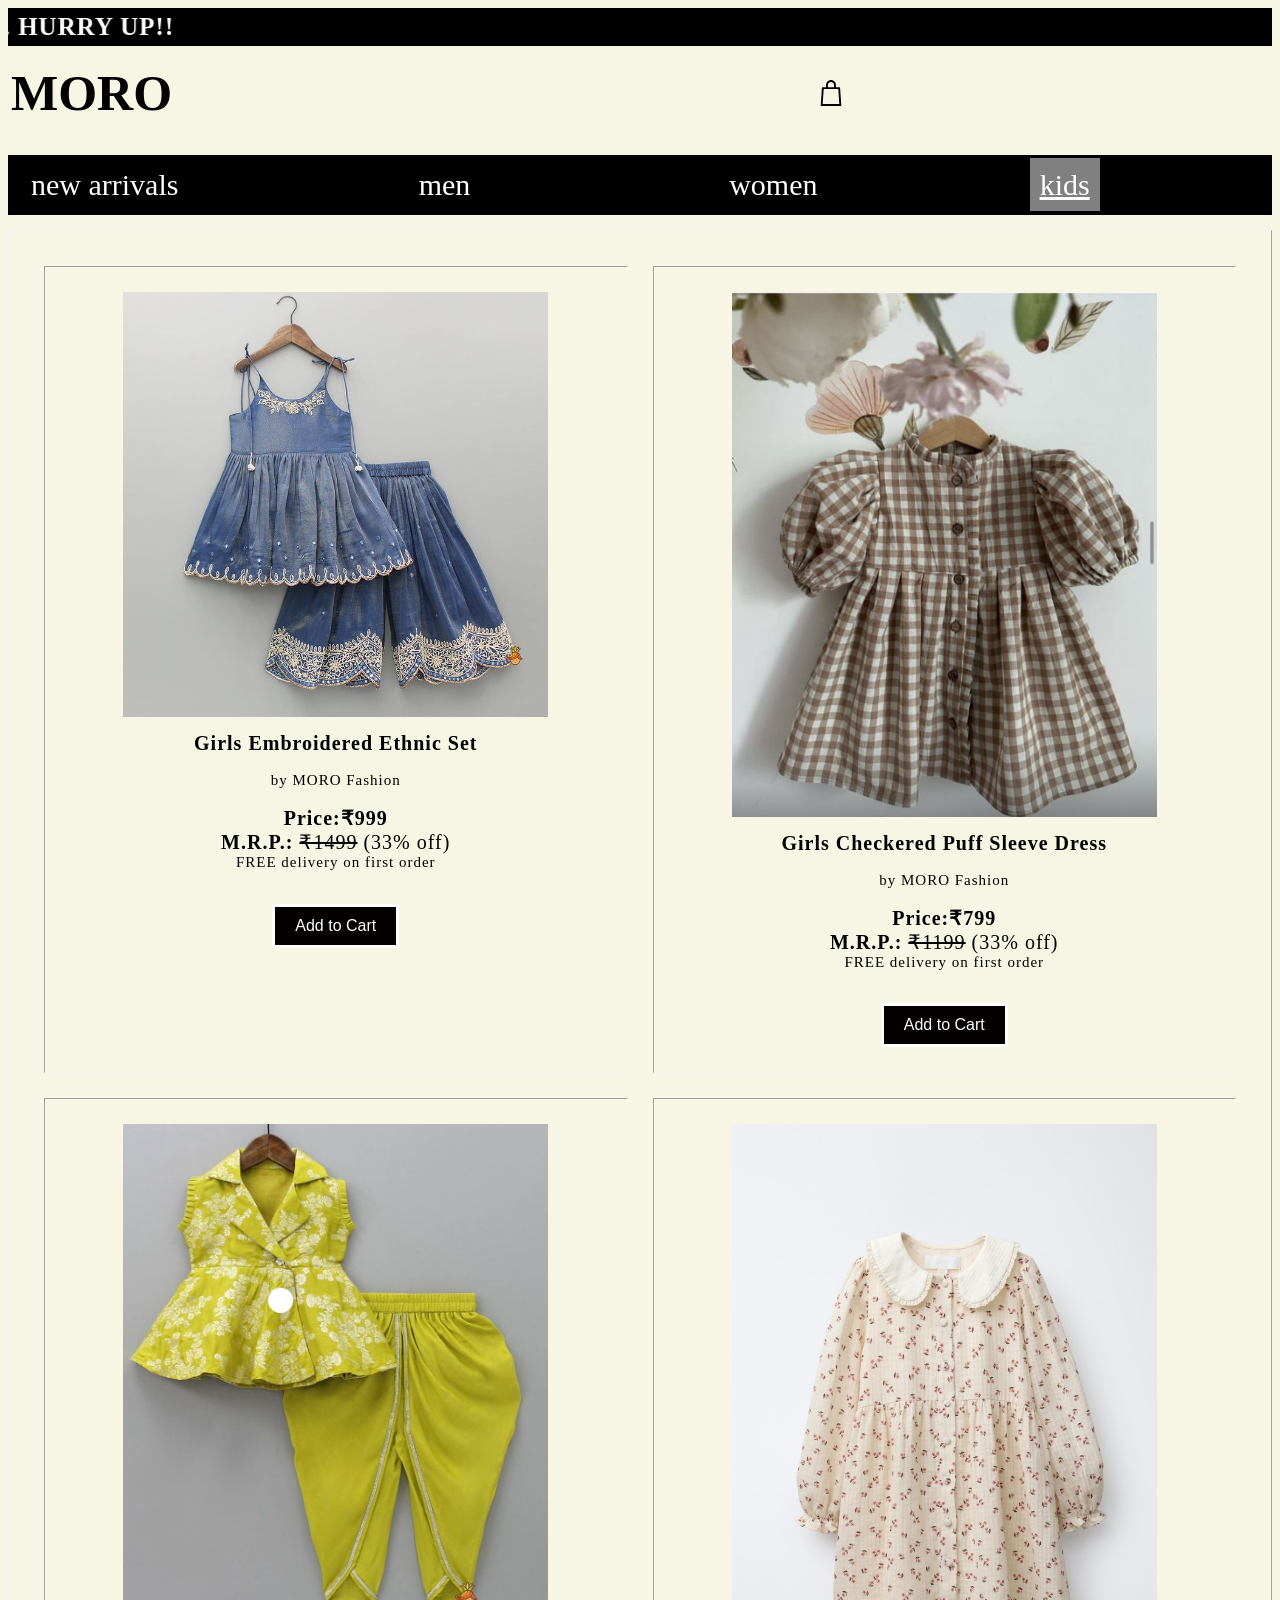
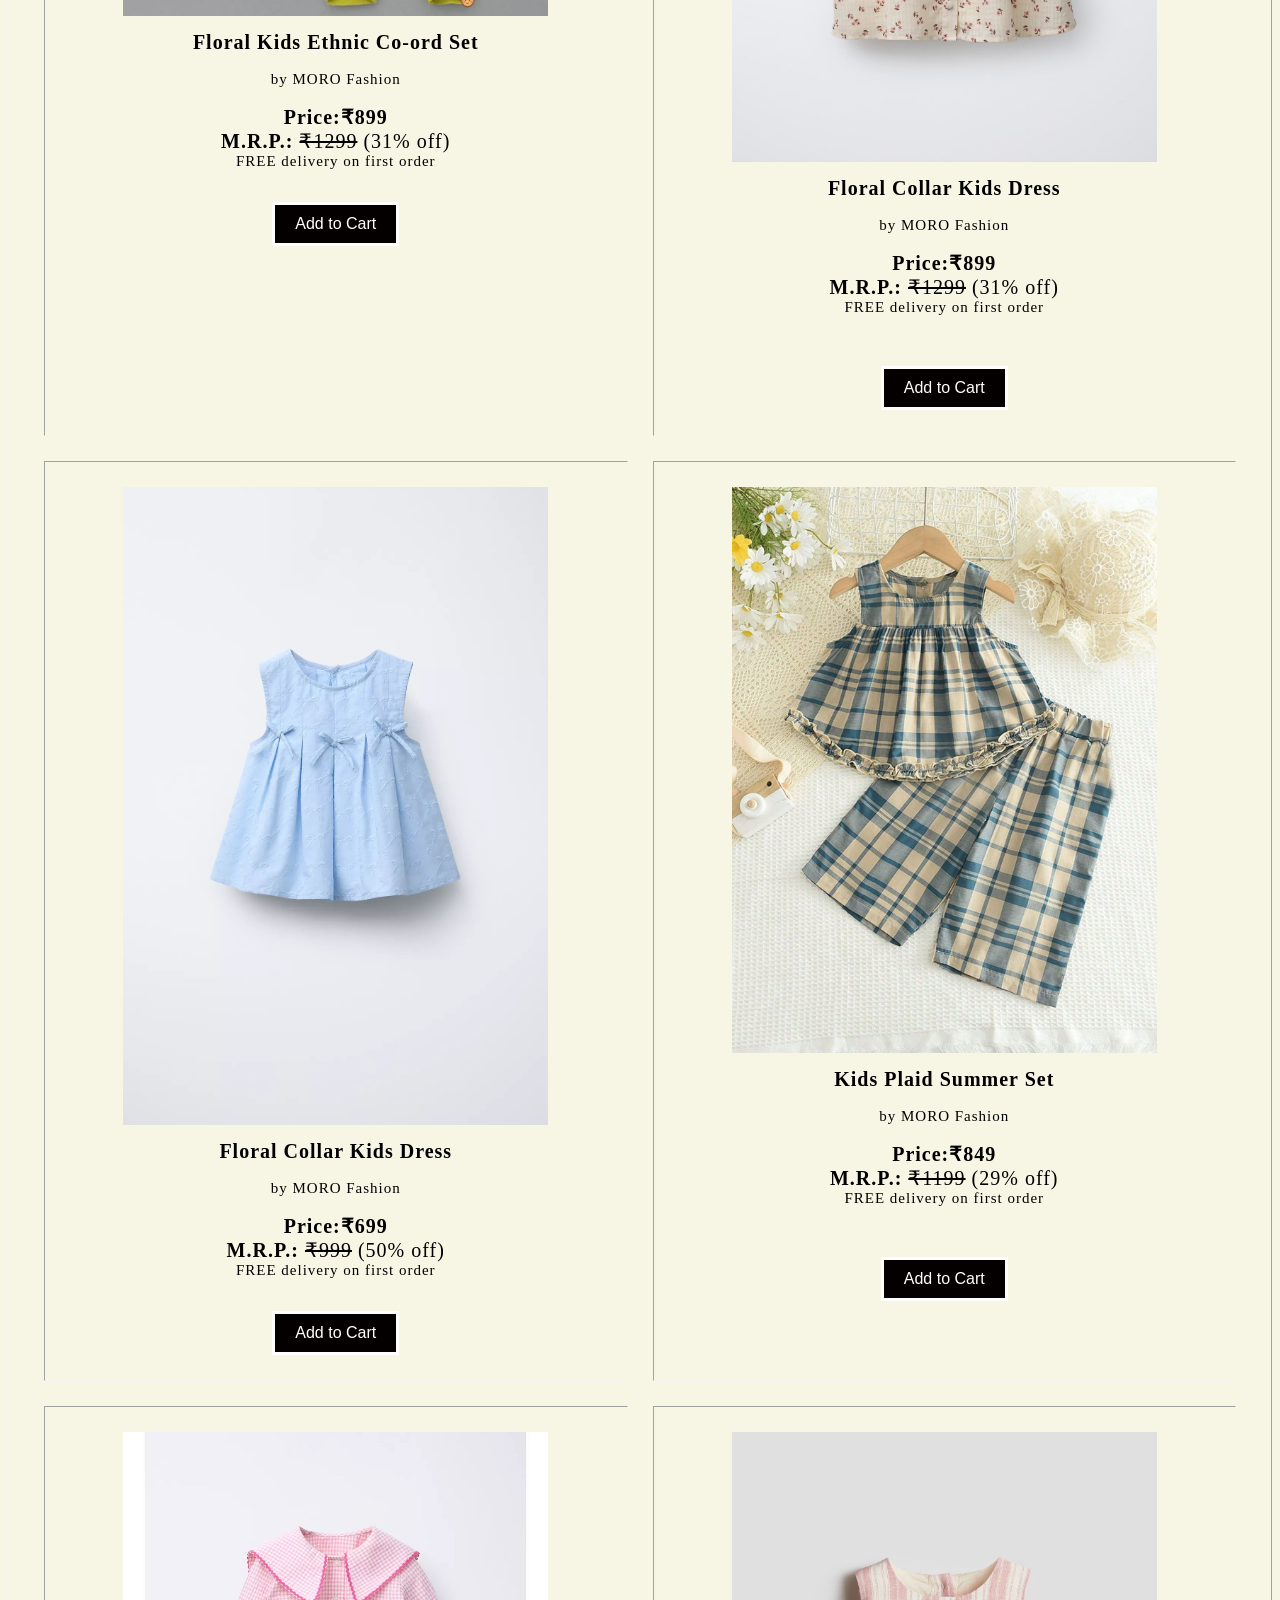
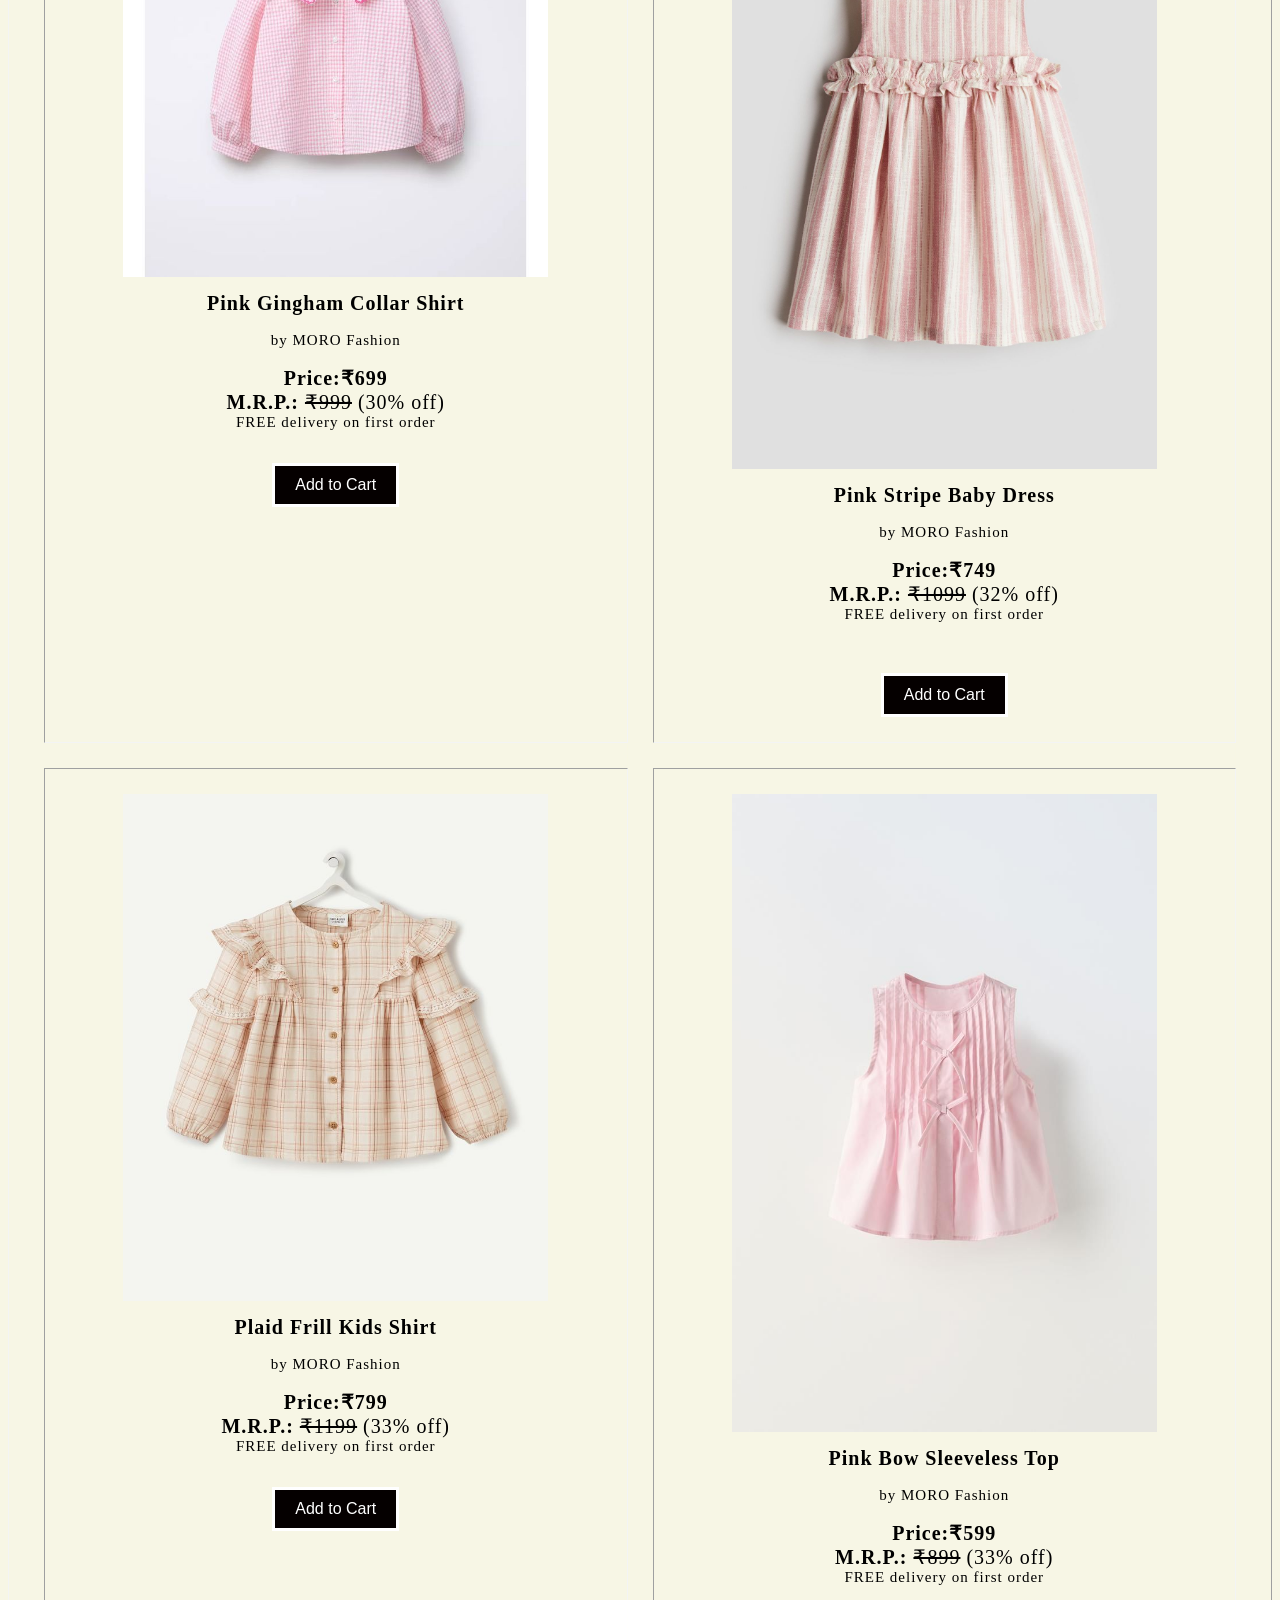
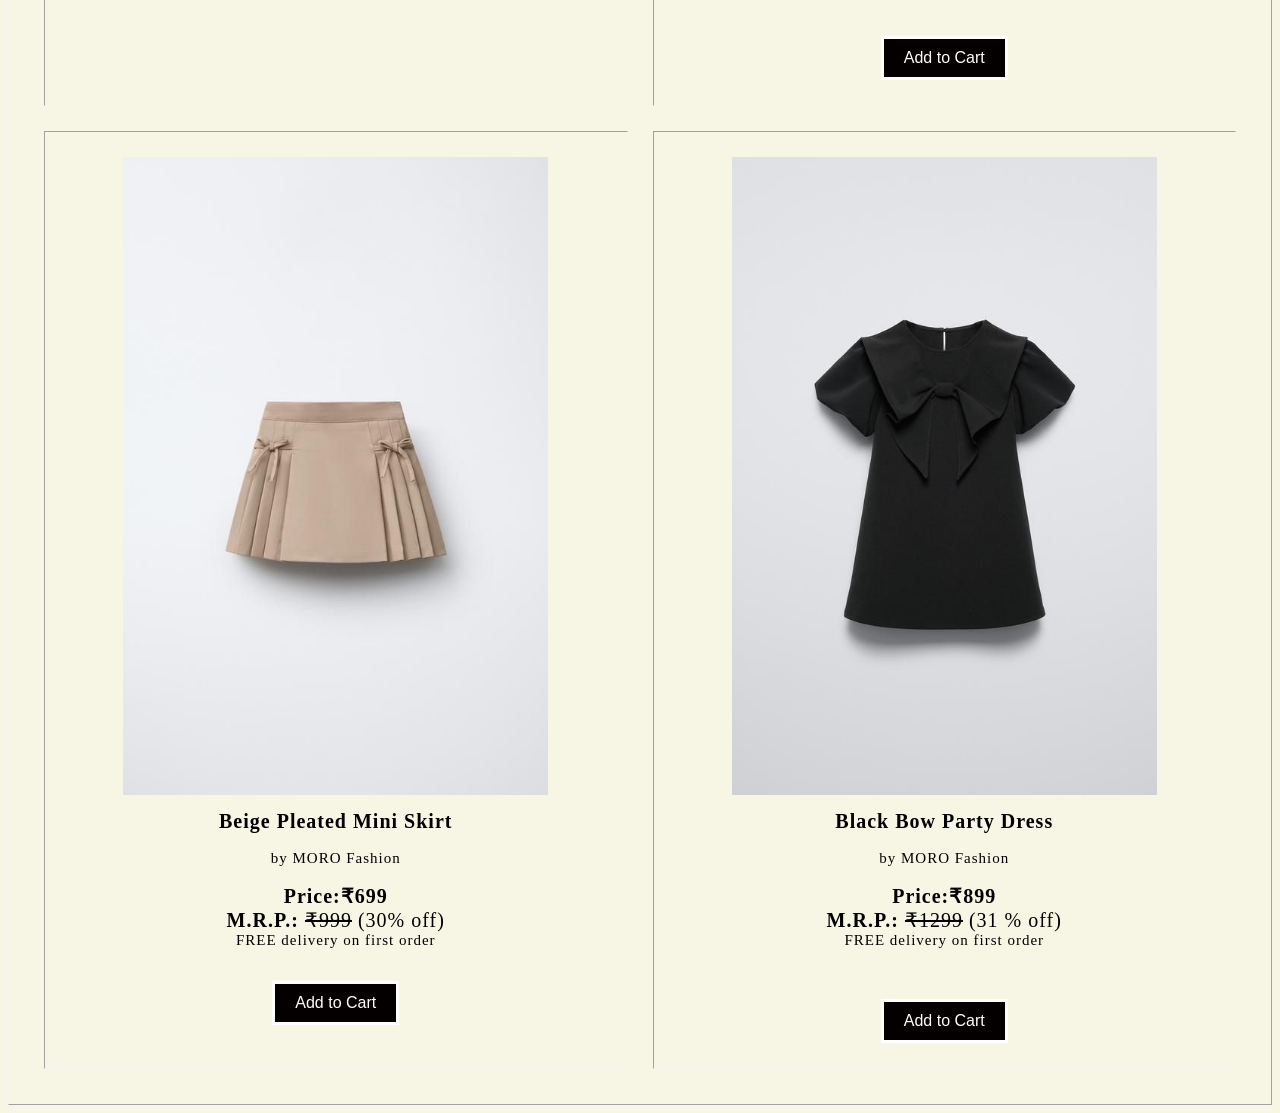
==== kid.html @ 02858bce "moro website" ====
<html>
<head>
<title>moro</title>
<link rel="stylesheet" href="style.css">
</head>
<body bgcolor="#F7F6E5">
<marquee class="marq" direction="right" scrollamount="6">
Buy 1 Get 1 free sale is live. HURRY UP!!
</marquee>
<table class="titlebox">

<tr>
<td width=95% class="title"><a href="homepage.html">MORO</a></td>
<td width="5%">
<a href="carttable.html">
<img src="cart.svg" width="40px" style="cursor:pointer;">
</a>
</td>
</tr>

</table>
<table class="categories">

<tr>
<td width="25%" class="category-name"><a href="newarrivals.html" >new arrivals</a></td>
<td width="20%" class="category-name"><a href="men.html" >men</a></td>
<td width="20%" class="category-name"><a href="women.html">women</a></td>
<td width="15%" class="category-name"><a href="kid.html" style="background-color:grey;"><u>kids</u></a></td>

</tr>
</table>


<table class="boxes" width="100%" cellspacing="25" cellpadding="25" border="1" style="border-color:F3F4F4;">

<tr>
<td width="33%" style="text-align:center; vertical-align:top;">
<img src="kid/1.jpg" width="80%">
<p class="description">
<text style="font-size:20px;"><b>Girls Embroidered Ethnic Set</b></text><br><br>
<text style="font-size: 15px;">by MORO Fashion</text><br><br>
<text style="font-size:20px;"><b>Price:₹999</b> <br>
<b>M.R.P.:</b> <strike>₹1499</strike> (33% off)<br></text>
FREE delivery on first order<br>
</p><br>
<button class="cartbutton"
onclick="addToCart('Girls Embroidered Ethnic Set',999)">
Add to Cart
</button>
</td>


<td width="33%" style="text-align:center; vertical-align:top;">
<img src="kid/2.jpg" width="80%">
<p class="description">
<text style="font-size:20px;"><b>Girls Checkered Puff Sleeve Dress</b></text><br><br>
<text style="font-size: 15px;">by MORO Fashion</text><br><br>
<text style="font-size:20px;"><b>Price:₹799</b> <br>
<b>M.R.P.:</b> <strike>₹1199</strike> (33% off)<br></text>
FREE delivery on first order<br><br>
</p>
<button class="cartbutton"
onclick="addToCart('Girls Checkered Puff Sleeve Dress',799)">
Add to Cart
</button>
</td>


<tr>
<td width="33%" style="text-align:center; vertical-align:top;">
<img src="kid/3.jpg" width="80%">
<p class="description">
<text style="font-size:20px;"><b>Floral Kids Ethnic Co-ord Set</b></text><br><br>
<text style="font-size: 15px;">by MORO Fashion</text><br><br>
<text style="font-size:20px;"><b>Price:₹899</b> <br>
<b>M.R.P.:</b> <strike>₹1299</strike> (31% off)<br></text>
FREE delivery on first order<br><br>
</p>
<button class="cartbutton"
onclick="addToCart('Floral Kids Ethnic Co-ord Set',899)">
Add to Cart
</button>
</td>


<td width="33%" style="text-align:center; vertical-align:top;">
<img src="kid/4.jpg" width="80%">
<p class="description">
<text style="font-size:20px;"><b>Floral Collar Kids Dress</b></text><br><br>
<text style="font-size: 15px;">by MORO Fashion</text><br><br>
<text style="font-size:20px;"><b>Price:₹899</b> <br>
<b>M.R.P.:</b> <strike>₹1299</strike> (31% off)<br></text>
FREE delivery on first order<br><br>
</p><br>
<button class="cartbutton"
onclick="addToCart('Floral Collar Kids Dress',899)">
Add to Cart
</button>
</td>

<tr>
<td width="33%" style="text-align:center; vertical-align:top;">
<img src="kid/5.jpg" width="80%">
<p class="description">
<text style="font-size:20px;"><b>Floral Collar Kids Dress</b></text><br><br>
<text style="font-size: 15px;">by MORO Fashion</text><br><br>
<text style="font-size:20px;"><b>Price:₹699</b> <br>
<b>M.R.P.:</b> <strike>₹999</strike> (50% off)<br></text>
FREE delivery on first order<br><br>
</p>
<button class="cartbutton"
onclick="addToCart('Floral Collar Kids Dress',699)">
Add to Cart
</button>
</td>


<td width="33%" style="text-align:center; vertical-align:top;">
<img src="kid/6.jpg" width="80%">
<p class="description">
<text style="font-size:20px;"><b>Kids Plaid Summer Set</b></text><br><br>
<text style="font-size: 15px;">by MORO Fashion</text><br><br>
<text style="font-size:20px;"><b>Price:₹849</b> <br>
<b>M.R.P.:</b> <strike>₹1199</strike> (29% off)<br></text>
FREE delivery on first order<br><br>
</p><br>
<button class="cartbutton"
onclick="addToCart('Kids Plaid Summer Set',849)">
Add to Cart
</button>
</td>

<tr>
<td width="33%" style="text-align:center; vertical-align:top;">
<img src="kid/7.jpg" width="80%">
<p class="description">
<text style="font-size:20px;"><b>Pink Gingham Collar Shirt</b></text><br><br>
<text style="font-size: 15px;">by MORO Fashion</text><br><br>
<text style="font-size:20px;"><b>Price:₹699</b> <br>
<b>M.R.P.:</b> <strike>₹999</strike> (30% off)<br></text>
FREE delivery on first order<br><br>
</p>
<button class="cartbutton"
onclick="addToCart('Pink Gingham Collar Shirt',699)">
Add to Cart
</button>
</td>


<td width="33%" style="text-align:center; vertical-align:top;">
<img src="kid/8.jpg" width="80%">
<p class="description">
<text style="font-size:20px;"><b>Pink Stripe Baby Dress</b></text><br><br>
<text style="font-size: 15px;">by MORO Fashion</text><br><br>
<text style="font-size:20px;"><b>Price:₹749</b> <br>
<b>M.R.P.:</b> <strike>₹1099</strike> (32% off)<br></text>
FREE delivery on first order<br><br>
</p><br>
<button class="cartbutton"
onclick="addToCart('Pink Stripe Baby Dress',749)">
Add to Cart
</button>
</td>

<tr>
<td width="33%" style="text-align:center; vertical-align:top;">
<img src="kid/9.jpg" width="80%">
<p class="description">
<text style="font-size:20px;"><b>Plaid Frill Kids Shirt</b></text><br><br>
<text style="font-size: 15px;">by MORO Fashion</text><br><br>
<text style="font-size:20px;"><b>Price:₹799</b> <br>
<b>M.R.P.:</b> <strike>₹1199</strike> (33% off)<br></text>
FREE delivery on first order<br><br>
</p>
<button class="cartbutton"
onclick="addToCart('Plaid Frill Kids Shirt',799)">
Add to Cart
</button>
</td>
<td width="33%" style="text-align:center; vertical-align:top;">
<img src="kid/10.jpg" width="80%">
<p class="description">
<text style="font-size:20px;"><b>Pink Bow Sleeveless Top</b></text><br><br>
<text style="font-size: 15px;">by MORO Fashion</text><br><br>
<text style="font-size:20px;"><b>Price:₹599</b> <br>
<b>M.R.P.:</b> <strike>₹899</strike> (33% off)<br></text>
FREE delivery on first order<br><br>
</p><br>
<button class="cartbutton"
onclick="addToCart('Pink Bow Sleeveless Top',599)">
Add to Cart
</button>
</td>

<tr>
<td width="33%" style="text-align:center; vertical-align:top;">
<img src="kid/11.jpg" width="80%">
<p class="description">
<text style="font-size:20px;"><b>Beige Pleated Mini Skirt</b></text><br><br>
<text style="font-size: 15px;">by MORO Fashion</text><br><br>
<text style="font-size:20px;"><b>Price:₹699</b> <br>
<b>M.R.P.:</b> <strike>₹999</strike> (30% off)<br></text>
FREE delivery on first order<br><br>
</p>
<button class="cartbutton"
onclick="addToCart('Beige Pleated Mini Skirt',699)">
Add to Cart
</button>
</td>


<td width="33%" style="text-align:center; vertical-align:top;">
<img src="kid/12.jpg" width="80%">
<p class="description">
<text style="font-size:20px;"><b>Black Bow Party Dress</b></text><br><br>
<text style="font-size: 15px;">by MORO Fashion</text><br><br>
<text style="font-size:20px;"><b>Price:₹899</b> <br>
<b>M.R.P.:</b> <strike>₹1299</strike> (31 % off)<br></text>
FREE delivery on first order<br><br>
</p><br>
<button class="cartbutton"
onclick="addToCart('Black Bow Party Dress',899)">
Add to Cart
</button>
</td>

</table>

<script>
function addToCart(name, price)
{
    let names = localStorage.getItem("names");
    let prices = localStorage.getItem("prices");

    if(names == null)
    {
        names = "";
        prices = "";
    }

    names = names + name + ",";
    prices = prices + price + ",";

    localStorage.setItem("names", names);
    localStorage.setItem("prices", prices);

    alert(name + " added to cart ✅");
}
</script>


</body>
</html>
---- style.css ----
body
{
background-color: #F7F6E5;
}
.title a
{
color:black;
font-weight:bold;
font-family:Poppins;
font-size:50px;
text-align:center;
text-decoration: none;
}
.titlebox
{

margin-bottom:30px;
}
.marq
{
font-size:25px;
background-color:black;
padding:5px;
color:white;
font-family:Roboto;
font-weight:bold;
letter-spacing:1px;
margin-bottom:15px;
}
.categories
{
background-color:black;
width:100%;
padding:10px;
margin-bottom:15px;
}
.category-name a
{
font-family:Poppins;
text-align:center;
font-size:30px;
padding:10px;
transition:0.3s;
text-decoration:none;

color:white;
}
.category-name a:hover
{
background-color:grey;
}

.description
{
letter-spacing:1px;
font-family:Roboto;
font-size:15px;
}
.boxes
{
width:100%;
padding:10px;
background-color:#F7F6E5
}
.cartbutton
{
transition: 0.3s;
color:white;
padding:10px 20px;
border: solid;
background-color:rgb(5, 0, 0);
font-size:16px;
cursor:pointer;
}
.cartbutton:hover
{
background-color: white;
color:black;
}
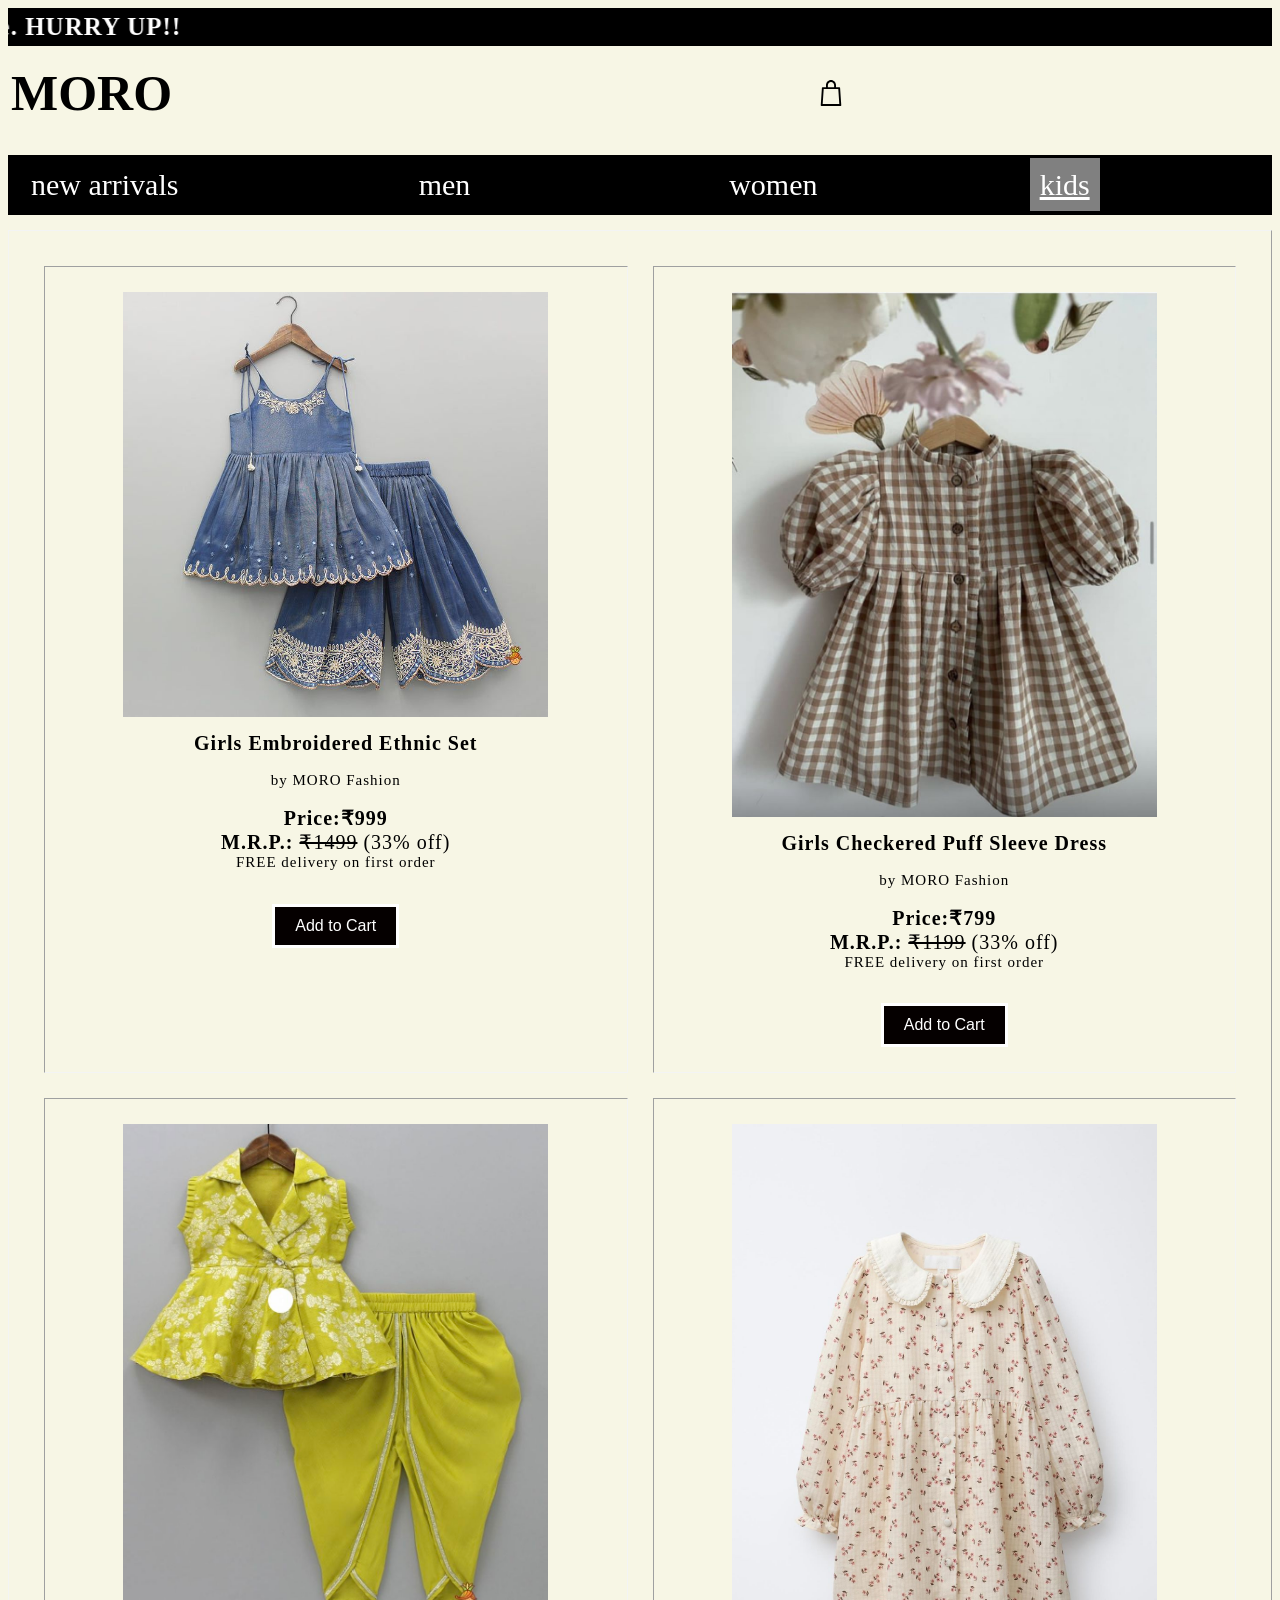
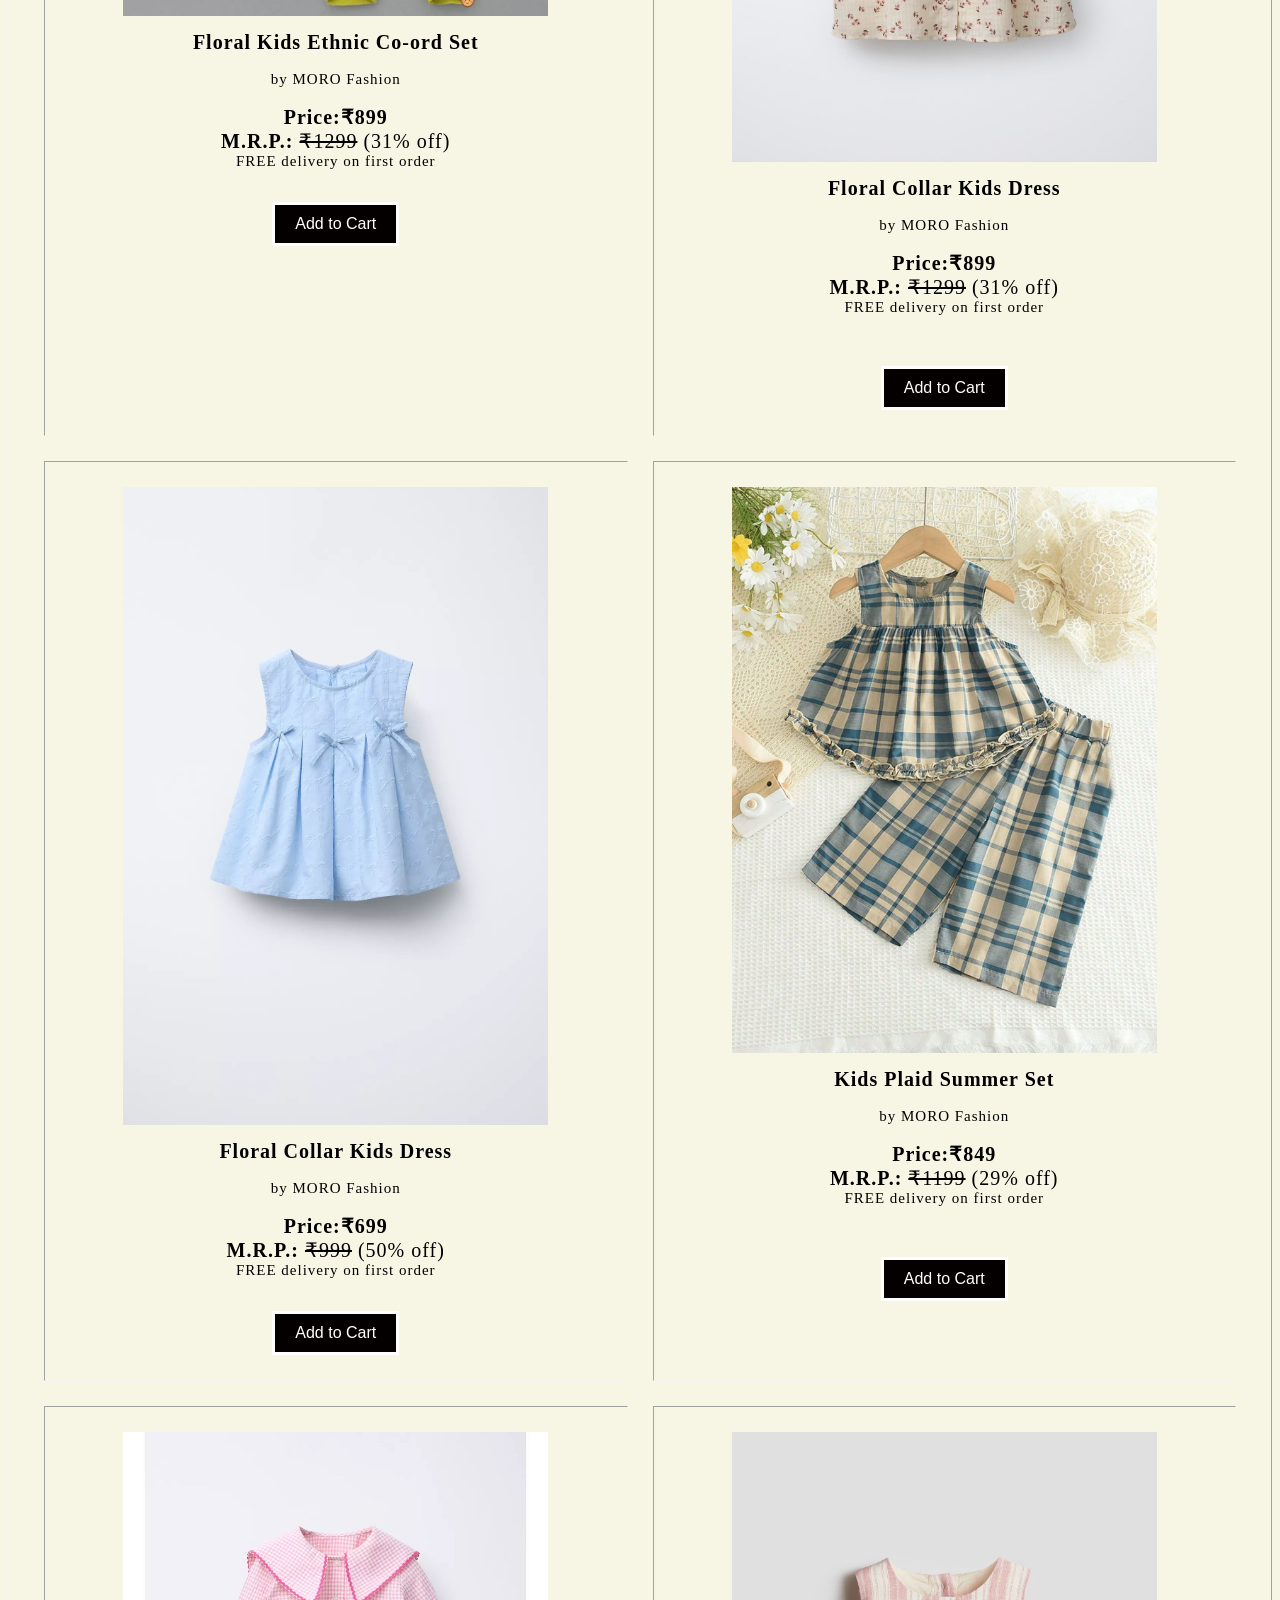
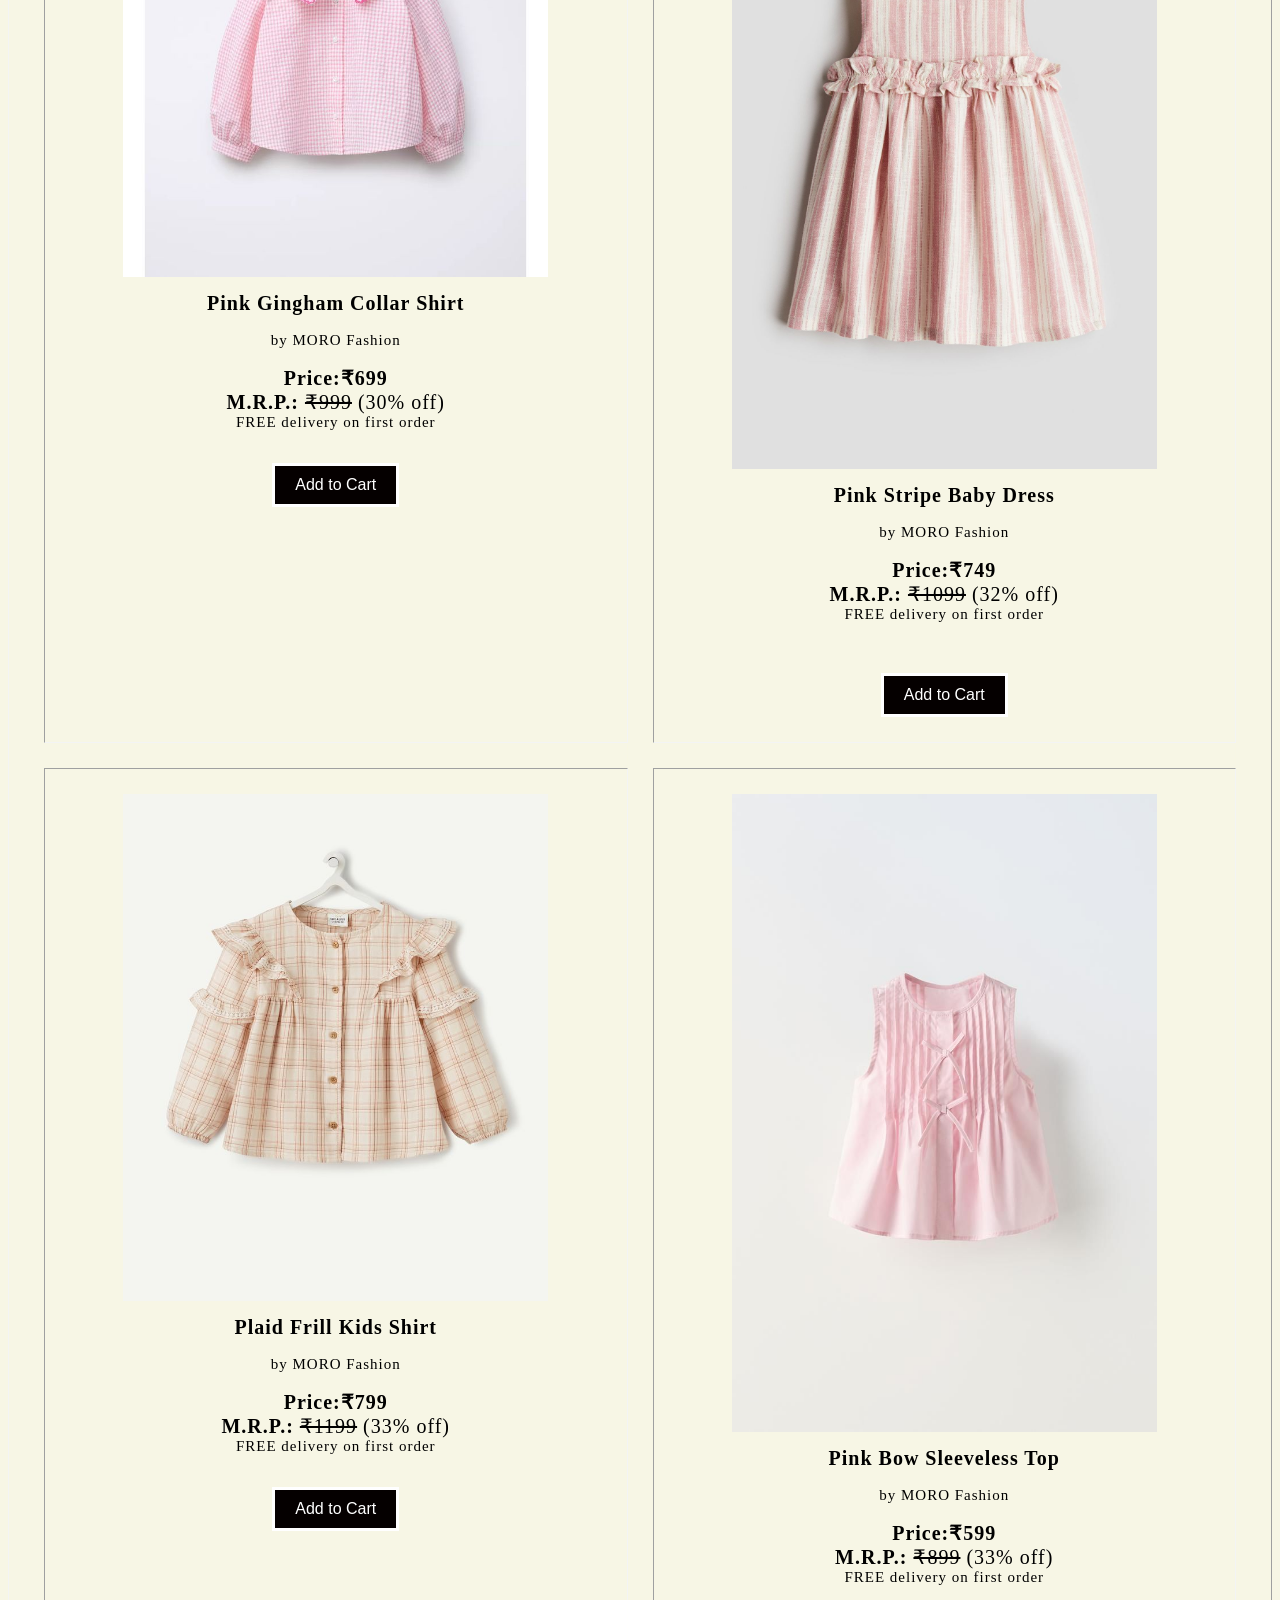
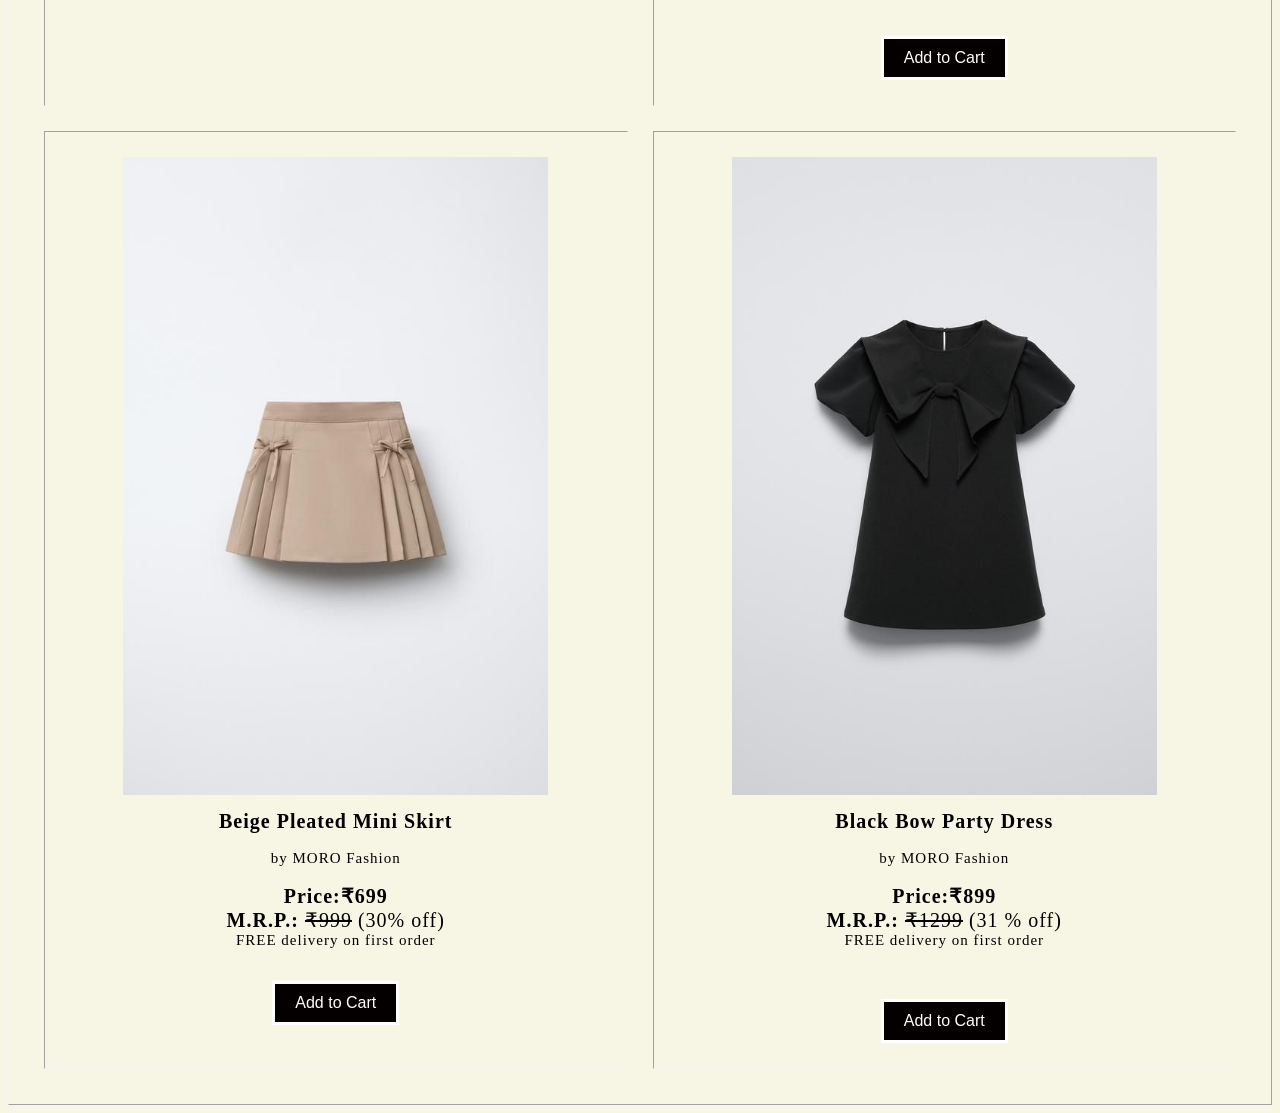
==== commit 8ca5496b: "Update kid.html" ====
--- a/kid.html
+++ b/kid.html
@@ -10,7 +10,7 @@
 <table class="titlebox">
 
 <tr>
-<td width=95% class="title"><a href="homepage.html">MORO</a></td>
+<td width=95% class="title"><a href="index.html">MORO</a></td>
 <td width="5%">
 <a href="carttable.html">
 <img src="cart.svg" width="40px" style="cursor:pointer;">
@@ -250,4 +250,4 @@
 
 
 </body>
-</html>+</html>
